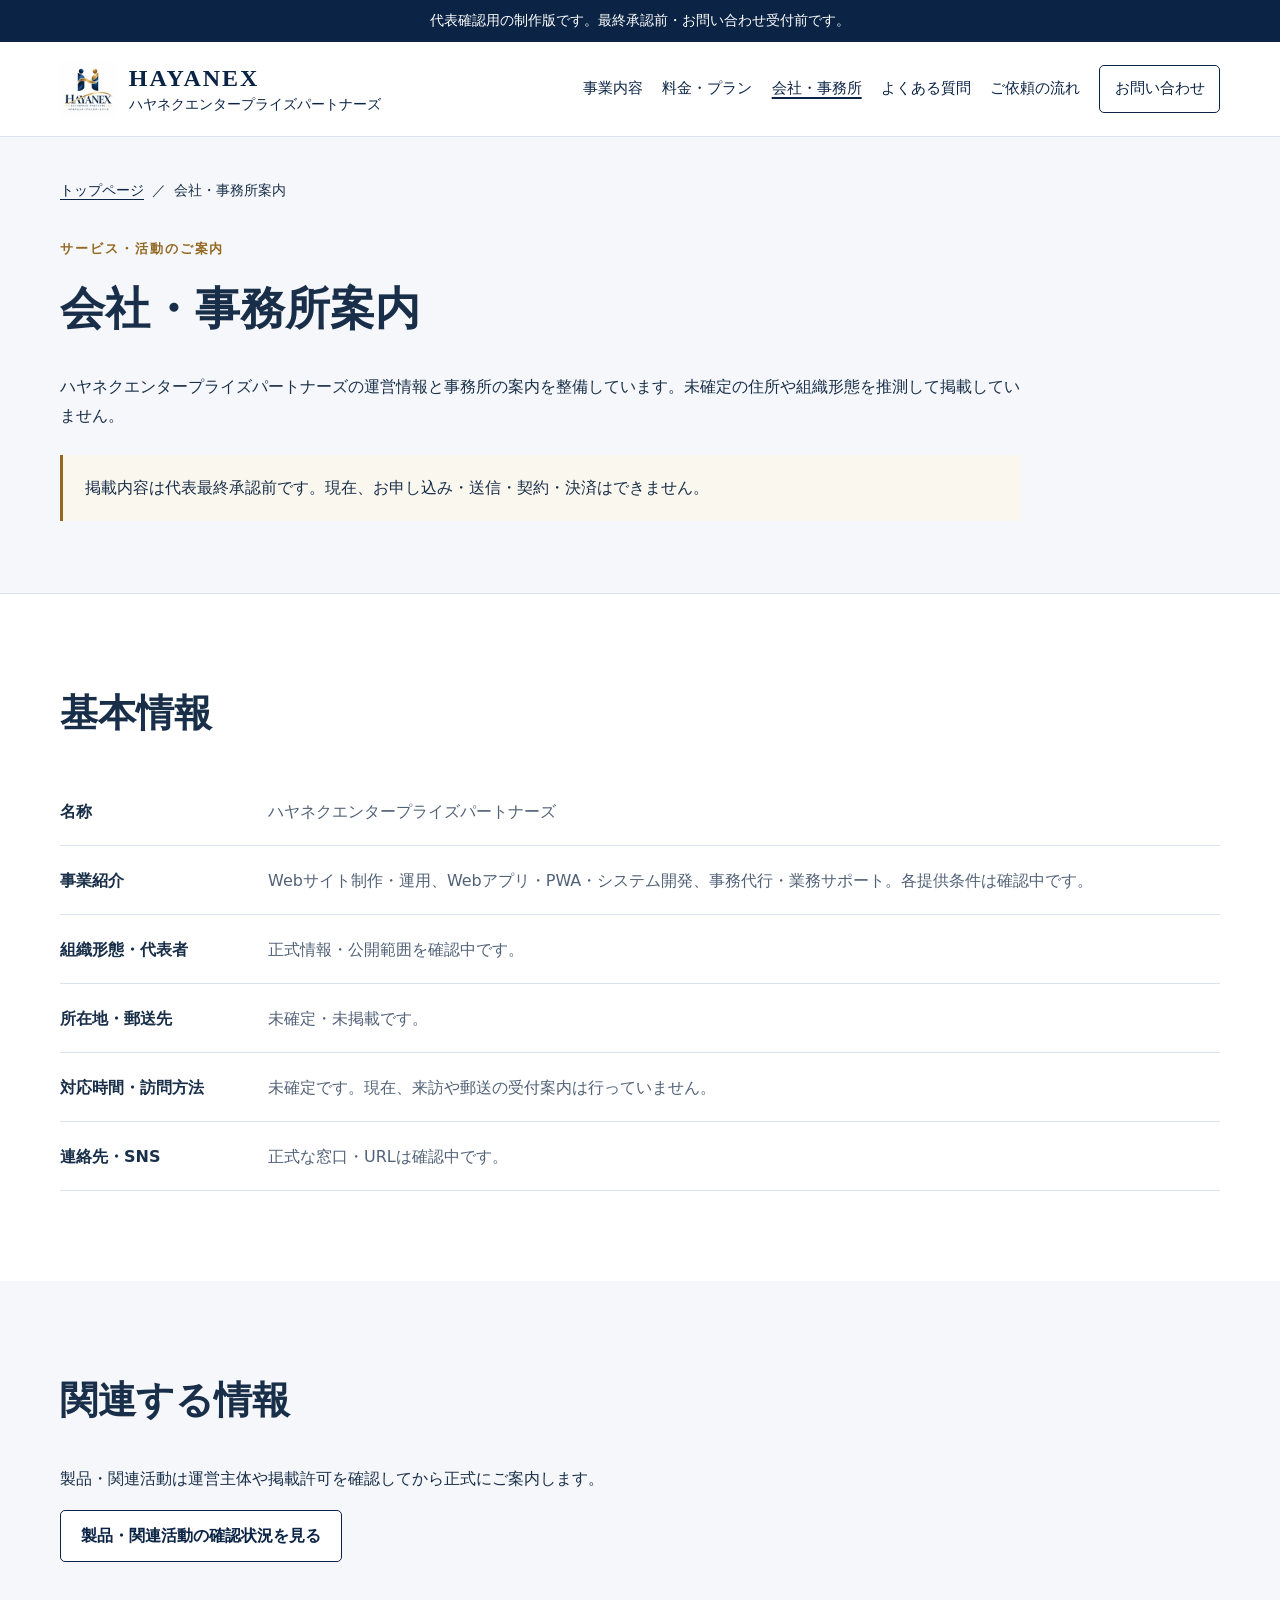
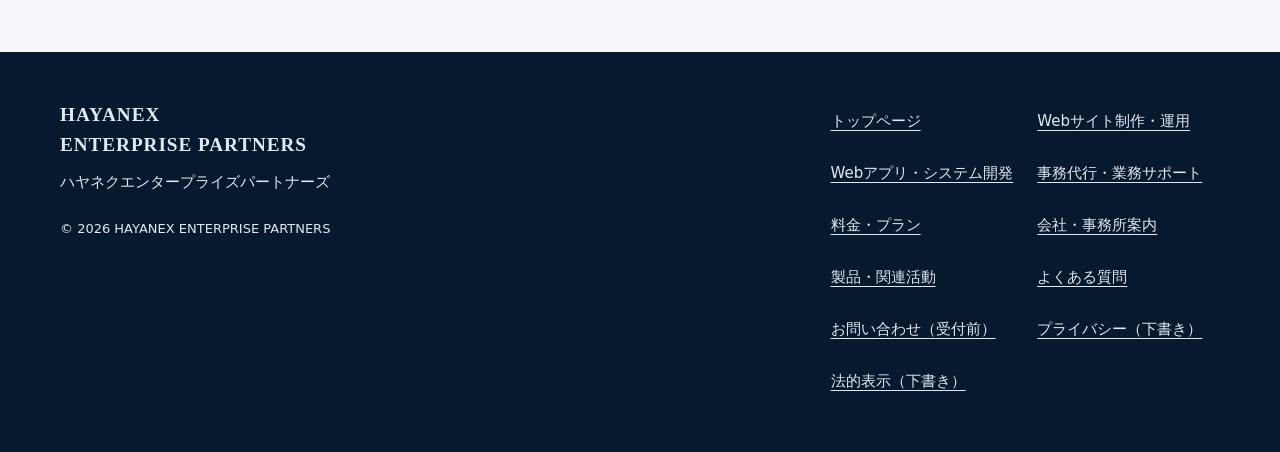
==== about.html @ b86c580b "基本ページと共通導線を整備し送信しない入力確認を追加" ====
<!DOCTYPE html>
<html lang="ja">
  <head>
    <meta charset="UTF-8">
    <meta name="viewport" content="width=device-width, initial-scale=1">
    <meta name="robots" content="noindex, nofollow">
    <meta name="theme-color" content="#0b2445">
    <meta name="referrer" content="strict-origin-when-cross-origin">
    <meta
      http-equiv="Content-Security-Policy"
      content="default-src 'self'; script-src 'self'; style-src 'self'; img-src 'self'; connect-src 'none'; object-src 'none'; base-uri 'none'; form-action 'none'">
    <meta
      name="description"
      content="名称、事業紹介と、確認中の運営・所在地・連絡先情報についてのご案内です。">
    <title>会社・事務所案内 | ハヤネクエンタープライズパートナーズ</title>
    <meta property="og:type" content="website">
    <meta property="og:locale" content="ja_JP">
    <meta property="og:title" content="会社・事務所案内">
    <meta
      property="og:description"
      content="名称、事業紹介と、確認中の運営・所在地・連絡先情報についてのご案内です。">
    <link rel="icon" type="image/webp" href="assets/images/logo-160.webp">
    <script src="assets/js/navigation-boot.js"></script>
<link rel="stylesheet" href="assets/css/site.css">
    <script src="assets/js/site.js" defer></script>
  </head>
  <body>
    <a class="skip" href="#main">本文へ移動</a>
    <p class="review-banner">
      代表確認用の制作版です。最終承認前・お問い合わせ受付前です。
    </p>
    <header class="site-header">
      <div class="wrap header-inner">
        <a class="brand" href="index.html#top"
          ><img
            src="assets/images/logo-160.webp"
            width="56"
            height="56"
            alt=""><span class="brand-copy"
            ><strong>HAYANEX</strong
            ><small>ハヤネクエンタープライズパートナーズ</small></span
          ></a
        ><button
          class="nav-toggle"
          type="button"
          aria-controls="primary-nav"
          aria-expanded="false"
          aria-label="メニューを開く"
        >
          <span class="menu-icon" aria-hidden="true"><span></span></span
          ><span class="menu-label">メニュー</span>
        </button>
        <nav class="primary-nav" id="primary-nav" aria-label="メインメニュー">
          <a href="index.html#business">事業内容</a
          ><a href="pricing.html">料金・プラン</a
          ><a href="about.html" aria-current="page">会社・事務所</a
          ><a href="faq.html">よくある質問</a
          ><a href="index.html#flow">ご依頼の流れ</a
          ><a href="contact.html" class="nav-contact">お問い合わせ</a>
        </nav>
      </div>
    </header>
    <main id="main" tabindex="-1">
      <div class="page-intro">
        <div class="wrap">
          <nav class="breadcrumbs" aria-label="現在位置">
            <a href="index.html">トップページ</a
            ><span aria-hidden="true">／</span
            ><span aria-current="page">会社・事務所案内</span>
          </nav>
          <span class="eyebrow">サービス・活動のご案内</span>
          <h1>会社・事務所案内</h1>
          <p>
            ハヤネクエンタープライズパートナーズの運営情報と事務所の案内を整備しています。未確定の住所や組織形態を推測して掲載していません。
          </p>
          <p class="notice">
            掲載内容は代表最終承認前です。現在、お申し込み・送信・契約・決済はできません。
          </p>
        </div>
      </div>
      <section id="overview" class="section">
        <div class="wrap">
          <div class="section-heading"><h2>基本情報</h2></div>
          <dl class="facts">
            <div>
              <dt>名称</dt>
              <dd>ハヤネクエンタープライズパートナーズ</dd>
            </div>
            <div>
              <dt>事業紹介</dt>
              <dd>
                Webサイト制作・運用、Webアプリ・PWA・システム開発、事務代行・業務サポート。各提供条件は確認中です。
              </dd>
            </div>
            <div>
              <dt>組織形態・代表者</dt>
              <dd>正式情報・公開範囲を確認中です。</dd>
            </div>
            <div>
              <dt>所在地・郵送先</dt>
              <dd>未確定・未掲載です。</dd>
            </div>
            <div>
              <dt>対応時間・訪問方法</dt>
              <dd>未確定です。現在、来訪や郵送の受付案内は行っていません。</dd>
            </div>
            <div>
              <dt>連絡先・SNS</dt>
              <dd>正式な窓口・URLは確認中です。</dd>
            </div>
          </dl>
        </div>
      </section>
      <section id="activities" class="section section-alt">
        <div class="wrap">
          <div class="section-heading"><h2>関連する情報</h2></div>
          <p>
            製品・関連活動は運営主体や掲載許可を確認してから正式にご案内します。
          </p>
          <a class="btn btn-secondary" href="activities.html"
            >製品・関連活動の確認状況を見る</a
          >
        </div>
      </section>
    </main>
    <footer class="site-footer">
      <div class="wrap footer-row">
        <div>
          <div class="footer-brand">HAYANEX<br>ENTERPRISE PARTNERS</div>
          <p class="footer-ja">ハヤネクエンタープライズパートナーズ</p>
          <small>© 2026 HAYANEX ENTERPRISE PARTNERS</small>
        </div>
        <nav
          class="footer-links footer-directory"
          aria-label="フッターメニュー"
        >
          <a href="index.html">トップページ</a
          ><a href="business-web.html">Webサイト制作・運用</a
          ><a href="business-system.html">Webアプリ・システム開発</a
          ><a href="business-support.html">事務代行・業務サポート</a
          ><a href="pricing.html">料金・プラン</a
          ><a href="about.html">会社・事務所案内</a
          ><a href="activities.html">製品・関連活動</a
          ><a href="faq.html">よくある質問</a
          ><a href="contact.html">お問い合わせ（受付前）</a
          ><a href="privacy.html">プライバシー（下書き）</a
          ><a href="legal.html">法的表示（下書き）</a>
        </nav>
      </div>
    </footer>
  </body>
</html>
---- assets/css/site.css ----
:root {
  --navy: #0b2445;
  --navy-light: #183e66;
  --gold: #936923;
  --gold-light: #dfbf7c;
  --text: #192f49;
  --muted: #526278;
  --line: #dce3ec;
  --paper: #f5f7fa;
  --white: #fff;
  --radius: 12px;
  --space: clamp(3.5rem, 7vw, 6.5rem);
}
* {
  box-sizing: border-box;
}
html {
  scroll-behavior: smooth;
  scroll-padding-top: 8rem;
}
body {
  margin: 0;
  background: var(--white);
  color: var(--text);
  font-family:
    system-ui,
    -apple-system,
    "Hiragino Kaku Gothic ProN",
    "Yu Gothic",
    Meiryo,
    sans-serif;
  font-size: 1rem;
  line-height: 1.85;
  overflow-wrap: anywhere;
}
h1,
h2,
h3,
p {
  margin-top: 0;
}
h1,
h2,
h3 {
  line-height: 1.5;
  text-wrap: pretty;
}
a {
  color: var(--navy);
  text-underline-offset: 0.25em;
}
a:hover {
  text-decoration-thickness: 2px;
}
button {
  font: inherit;
}
img {
  max-width: 100%;
  height: auto;
  display: block;
}
button,
a,
summary {
  -webkit-tap-highlight-color: transparent;
}
a:focus-visible,
button:focus-visible,
summary:focus-visible,
[tabindex]:focus-visible {
  outline: 3px solid var(--gold);
  outline-offset: 5px;
}
[hidden] {
  display: none !important;
}
.wrap {
  width: min(1160px, calc(100% - 3rem));
  margin-inline: auto;
}
.skip {
  position: fixed;
  left: 1rem;
  top: 1rem;
  z-index: 100;
  background: white;
  padding: 0.75rem 1rem;
  transform: translateY(-180%);
}
.skip:focus {
  transform: none;
}
.review-banner {
  margin: 0;
  background: var(--navy);
  color: #fff;
  font-size: 0.875rem;
  text-align: center;
  padding: 0.5rem 1rem;
}
.review-banner a {
  color: var(--gold-light);
}
.site-header {
  position: sticky;
  top: 0;
  z-index: 20;
  background: #fff;
  border-bottom: 1px solid var(--line);
}
.header-inner {
  min-height: 94px;
  display: flex;
  align-items: center;
  justify-content: space-between;
  gap: 1.5rem;
}
.brand {
  display: flex;
  align-items: center;
  gap: 0.8rem;
  text-decoration: none;
  min-width: 0;
}
.brand img {
  flex: none;
  width: 56px;
  height: 56px;
}
.brand-copy {
  display: grid;
  line-height: 1.5;
}
.brand-copy strong {
  font:
    700 1.5rem/1.3 Georgia,
    serif;
  letter-spacing: 0.08em;
}
.brand-copy small {
  font-size: 0.875rem;
  max-width: 24em;
}
.nav-toggle {
  min-width: 48px;
  display: none;
  align-items: center;
  gap: 0.65rem;
  min-height: 48px;
  padding: 0.5rem 0.8rem;
  border: 1px solid var(--line);
  border-radius: 6px;
  background: white;
  color: var(--navy);
  cursor: pointer;
}
.menu-icon {
  display: grid;
  gap: 4px;
  width: 18px;
}
.menu-icon::before,
.menu-icon::after,
.menu-icon span {
  content: "";
  display: block;
  height: 2px;
  background: currentColor;
}
.primary-nav {
  display: flex;
  align-items: center;
  gap: 1.2rem;
}
.primary-nav a {
  font-size: 0.9375rem;
  text-decoration: none;
  min-height: 48px;
  display: flex;
  align-items: center;
}
.primary-nav a:hover {
  color: var(--gold);
}
.primary-nav .nav-contact {
  border: 1px solid var(--navy);
  padding: 0.35rem 0.9rem;
  border-radius: 5px;
}
.hero {
  background: linear-gradient(125deg, #f6f8fc, #fff 70%);
  border-bottom: 1px solid var(--line);
}
.hero-inner {
  display: grid;
  grid-template-columns: 1.1fr 1fr;
  align-items: center;
  column-gap: clamp(1.5rem, 5vw, 5rem);
  row-gap: 1.5rem;
  padding-block: clamp(3rem, 7vw, 6.5rem);
}
.eyebrow {
  display: block;
  color: var(--gold);
  font-size: 0.8125rem;
  letter-spacing: 0.15em;
  font-weight: 700;
  margin-bottom: 0.85rem;
}
.hero h1 {
  font-size: clamp(2rem, 4.2vw, 3.75rem);
  font-weight: 700;
  letter-spacing: 0.03em;
  line-height: 1.45;
  margin-bottom: 1.5rem;
}
.hero-intro {
  color: var(--muted);
  max-width: 32em;
}
.hero-actions {
  display: flex;
  flex-wrap: wrap;
  gap: 0.75rem;
  margin-top: 2rem;
}
.btn {
  min-height: 48px;
  display: inline-flex;
  align-items: center;
  justify-content: center;
  padding: 0.65rem 1.25rem;
  text-decoration: none;
  font-weight: 700;
  border: 1px solid var(--navy);
  border-radius: 5px;
  background: var(--navy);
  color: white;
}
.btn-secondary {
  background: white;
  color: var(--navy);
}
.btn:hover {
  background: var(--navy-light);
  color: #fff;
}
.logo-card {
  margin: 0;
  padding: clamp(0.75rem, 2vw, 1.5rem);
  border: 1px solid var(--line);
  border-radius: var(--radius);
  background: #fff;
  box-shadow: 0 16px 48px #0b24450b;
}
.logo-card img {
  width: 100%;
  aspect-ratio: 1;
}
.hero-caption {
  grid-column: 1 / -1;
  color: var(--muted);
  font-size: 0.875rem;
  margin-top: 1rem;
  margin-bottom: 0;
}
.section {
  padding-block: var(--space);
  scroll-margin-top: 1rem;
}
.section-alt {
  background: var(--paper);
}
.section-heading {
  max-width: 760px;
  margin-bottom: 2.25rem;
}
.section h2 {
  font-size: clamp(1.7rem, 3vw, 2.4rem);
  margin-bottom: 1rem;
}
.section-heading p,
.card p,
.feature p,
.step p {
  color: var(--muted);
}
.section-heading p:last-child {
  margin-bottom: 0;
}
.section-index {
  display: flex;
  flex-wrap: wrap;
  gap: 0.25rem 1.5rem;
  padding-block: 1.2rem;
  border-bottom: 1px solid var(--line);
}
.section-index a {
  min-height: 44px;
  display: inline-flex;
  align-items: center;
  font-size: 0.9375rem;
}
.grid {
  display: grid;
  grid-template-columns: repeat(3, minmax(0, 1fr));
  gap: 1.25rem;
}
.card {
  padding: 1.75rem;
  border: 1px solid var(--line);
  border-radius: var(--radius);
  background: white;
  min-width: 0;
}
.card h3 {
  font-size: 1.2rem;
  margin-bottom: 0.75rem;
}
.card p:last-child {
  margin-bottom: 0;
}
.num {
  font:
    italic 1.7rem Georgia,
    serif;
  color: var(--gold);
  display: block;
  margin-bottom: 1.1rem;
}
.status {
  display: inline-block;
  background: #edf1f7;
  color: #354c68;
  font-size: 0.8125rem;
  line-height: 1.6;
  padding: 0.3rem 0.75rem;
  border-radius: 3px;
  margin-top: 0.5rem;
}
.split {
  display: grid;
  grid-template-columns: 1fr 1fr;
  gap: 2rem;
}
.feature {
  border-left: 2px solid var(--gold);
  padding-left: 1.5rem;
}
.feature h3 {
  font-size: 1.15rem;
}
.notice {
  border-left: 3px solid var(--gold);
  background: #faf7ef;
  padding: 1.15rem 1.4rem;
  margin-block: 1.5rem;
}
.notice p:last-child {
  margin-bottom: 0;
}
.facts {
  margin: 0;
}
.facts > div {
  display: grid;
  grid-template-columns: 12rem 1fr;
  gap: 1rem;
  padding: 1.2rem 0;
  border-bottom: 1px solid var(--line);
}
.facts dt {
  font-weight: 700;
}
.facts dd {
  margin: 0;
  color: var(--muted);
}
.steps {
  list-style: none;
  counter-reset: step;
  display: grid;
  grid-template-columns: repeat(3, minmax(0, 1fr));
  gap: 1rem;
  padding: 0;
  margin: 0;
}
.step {
  counter-increment: step;
  background: #fff;
  border: 1px solid var(--line);
  border-radius: var(--radius);
  padding: 1.5rem;
}
.step::before {
  content: "0" counter(step);
  display: block;
  font:
    italic 1.7rem Georgia,
    serif;
  color: var(--gold);
  margin-bottom: 1rem;
}
.step h3 {
  font-size: 1.05rem;
}
.step p {
  margin-bottom: 0;
}
.faq-list {
  display: grid;
  gap: 0.75rem;
}
.faq-list details {
  border: 1px solid var(--line);
  border-radius: 8px;
  background: white;
}
.faq-list summary {
  min-height: 56px;
  padding: 1rem 1.25rem;
  cursor: pointer;
  font-weight: 700;
}
.faq-list details p {
  padding: 0 1.25rem 1.25rem;
  margin: 0;
  color: var(--muted);
}
.contact-box {
  padding: clamp(1.5rem, 4vw, 3.5rem);
  background: var(--navy);
  color: white;
  border-radius: var(--radius);
}
.contact-box .eyebrow {
  color: var(--gold-light);
}
.contact-box p {
  color: #e1e8f1;
  max-width: 48em;
}
.contact-box .status {
  background: #244563;
  color: #fff;
}
.contact-box a {
  color: var(--gold-light);
}
.contact-box .btn-secondary {
  color: var(--navy);
  background: white;
  border-color: white;
}
.contact-box .btn-secondary:hover {
  color: white;
  background: var(--navy-light);
}
.site-footer {
  background: #07192f;
  color: #e1e8f1;
  padding-block: 3rem;
}
.footer-row {
  display: flex;
  justify-content: space-between;
  gap: 2rem;
  flex-wrap: wrap;
}
.footer-brand {
  font:
    700 1.2rem/1.6 Georgia,
    serif;
  letter-spacing: 0.05em;
}
.footer-ja {
  margin-block: 0.5rem 1rem;
  font-size: 0.9375rem;
}
.site-footer small {
  font-size: 0.8125rem;
}
.footer-links {
  display: flex;
  flex-direction: column;
  gap: 0.75rem;
}
.site-footer a {
  color: #e1e8f1;
  min-height: 44px;
  display: inline-flex;
  align-items: center;
}
.legal-main {
  max-width: 860px;
}
.legal-main h1 {
  font-size: clamp(1.8rem, 4vw, 2.8rem);
}
.legal-main h2 {
  font-size: 1.35rem;
  margin-top: 2.5rem;
}
.legal-main li {
  margin-bottom: 0.75rem;
}
.back-link {
  display: inline-flex;
  min-height: 44px;
  align-items: center;
  margin-bottom: 2rem;
}
@media (max-width: 1100px) {
  .header-inner {
    flex-wrap: wrap;
    gap: 0.5rem;
    padding-block: 1rem;
  }
  .primary-nav {
    width: 100%;
    justify-content: space-between;
    gap: 0.75rem;
  }
  .steps {
    grid-template-columns: repeat(2, minmax(0, 1fr));
  }
}
@media (max-width: 760px) {
  html {
    scroll-padding-top: 7rem;
  }
  .wrap {
    width: calc(100% - 2rem);
  }
  .header-inner {
    min-height: 88px;
    gap: 0.75rem;
  }
  .brand {
    flex: 1;
    gap: 0.5rem;
  }
  .brand img {
    width: 42px;
    height: 42px;
  }
  .brand-copy strong {
    font-size: 1.15rem;
  }
  .brand-copy small {
    font-size: 0.8125rem;
    max-width: 19em;
  }
  .primary-nav {
    flex-wrap: wrap;
    justify-content: flex-start;
    gap: 0.25rem 1rem;
    padding: 0.75rem 0;
    max-height: 65vh;
    overflow-y: auto;
  }
  .primary-nav a {
    flex: 1 0 42%;
    font-size: 1rem;
    padding: 0.4rem 0.25rem;
  }
  .js .nav-toggle {
    display: inline-flex;
  }
  .js .primary-nav:not(.is-open) {
    display: none;
  }
  .hero-inner {
    grid-template-columns: minmax(0, 1.2fr) minmax(0, 0.8fr);
    gap: 1.25rem;
    padding-block: 3rem;
  }
  .hero h1 {
    font-size: clamp(1.65rem, 4.8vw, 2.4rem);
  }
  .hero-intro {
    font-size: 1rem;
  }
  .hero-actions {
    grid-column: 1 / -1;
    grid-row: 4;
    margin-top: 0.5rem;
  }
  .hero-copy {
    display: contents;
  }
  .hero-copy .eyebrow {
    grid-column: 1 / -1;
    margin-bottom: 0;
    align-self: end;
  }
  .hero-copy h1 {
    grid-column: 1;
    grid-row: 2;
    margin: 0;
  }
  .hero-copy .hero-intro {
    grid-column: 1 / -1;
    grid-row: 3;
    margin: 0;
  }
  .logo-card {
    grid-column: 2;
    grid-row: 2;
    align-self: center;
    padding: 0.4rem;
  }
  .hero-caption {
    grid-column: 1/-1;
    margin: 0;
  }
  .grid {
    grid-template-columns: repeat(2, minmax(0, 1fr));
  }
  .grid .card:last-child:nth-child(odd) {
    grid-column: 1/-1;
  }
  .split {
    gap: 1.25rem;
  }
  .card {
    padding: 1.35rem;
  }
  .facts > div {
    grid-template-columns: 8rem 1fr;
  }
}
@media (max-width: 480px) {
  .brand-copy small {
    max-width: 14em;
    font-size: 0.8125rem;
  }
  .brand img {
    width: 36px;
    height: 36px;
  }
  .nav-toggle {
    font-size: 0.875rem;
    padding: 0.45rem 0.6rem;
  }
  .menu-label {
    display: none;
  }
  .hero-inner {
    gap: 1rem 0.75rem;
  }
  .hero h1 {
    font-size: clamp(1.25rem, 6vw, 1.6rem);
    letter-spacing: 0;
  }
  .hero .eyebrow {
    font-size: 0.75rem;
    letter-spacing: 0.04em;
  }
  .hero-actions .btn {
    flex: 1;
    font-size: 0.9375rem;
    padding: 0.7rem 0.65rem;
  }
  .grid,
  .split,
  .steps {
    grid-template-columns: 1fr;
  }
  .grid .card:last-child:nth-child(odd) {
    grid-column: auto;
  }
  .facts > div {
    grid-template-columns: 1fr;
    gap: 0.4rem;
  }
  .section-index {
    gap: 0.25rem 1rem;
  }
  .footer-row {
    flex-direction: column;
  }
}
@media (prefers-reduced-motion: reduce) {
  html {
    scroll-behavior: auto;
  }
  *,
  *::before,
  *::after {
    animation: none !important;
    transition: none !important;
  }
}
@media print {
  .site-header {
    position: static;
  }
  .nav-toggle,
  .review-banner,
  .hero-actions {
    display: none !important;
  }
  .primary-nav {
    display: flex !important;
  }
  .section {
    padding-block: 1.5rem;
  }
  .card,
  .step,
  details {
    break-inside: avoid;
  }
  .site-footer,
  .contact-box {
    background: white;
    color: #000;
  }
  .contact-box p,
  .site-footer a {
    color: #000;
  }
}
/* 共通の詳細ページと、送信しない入力確認画面 */
.page-intro {
  padding-block: 2rem 3rem;
  background: var(--paper);
  border-bottom: 1px solid var(--line);
}
.page-intro h1 {
  font-size: clamp(1.8rem, 4vw, 2.8rem);
  max-width: 28em;
}
.page-intro p {
  max-width: 60em;
}
.breadcrumbs {
  display: flex;
  flex-wrap: wrap;
  align-items: center;
  gap: 0.5rem;
  font-size: 0.875rem;
  margin-bottom: 1.5rem;
}
.breadcrumbs a {
  display: inline-flex;
  align-items: center;
  min-height: 44px;
}
.primary-nav a[aria-current="page"] {
  text-decoration: underline;
  text-decoration-thickness: 2px;
}
.plan-price {
  color: var(--navy) !important;
  font-size: 1.35rem;
  font-weight: 700;
  margin-block: 1rem;
}
.plan dt {
  font-weight: 700;
}
.plan dd {
  margin: 0.5rem 0 0;
  color: var(--muted);
}
.section-link {
  margin-top: 1.5rem;
}
.footer-directory {
  display: grid;
  grid-template-columns: repeat(2, minmax(0, 1fr));
  gap: 0.5rem 1.5rem;
}
.footer-directory a {
  font-size: 0.9375rem;
}
.demo-form {
  max-width: 760px;
}
.demo-form fieldset {
  min-width: 0;
  margin: 0;
  padding: 1.5rem;
  border: 1px solid var(--line);
  border-radius: var(--radius);
}
.demo-form legend {
  font-weight: 700;
  padding: 0 0.5rem;
}
.form-field {
  margin-bottom: 1.5rem;
}
.form-field label {
  display: block;
  font-weight: 700;
  margin-bottom: 0.5rem;
}
.form-field input:not([type="checkbox"]),
.form-field select,
.form-field textarea {
  width: 100%;
  min-height: 48px;
  border: 1px solid #63738a;
  border-radius: 5px;
  background: white;
  color: var(--text);
  padding: 0.7rem;
  font: inherit;
}
.form-field textarea {
  resize: vertical;
}
.form-field input:focus-visible,
.form-field select:focus-visible,
.form-field textarea:focus-visible {
  outline: 3px solid var(--gold);
  outline-offset: 3px;
}
.form-field [aria-invalid="true"] {
  border-color: #9a2323 !important;
}
.field-help {
  color: var(--muted);
  font-size: 0.9375rem;
  margin-bottom: 0.5rem;
}
.field-error {
  color: #9a2323;
  font-weight: 600;
  margin: 0.5rem 0 0;
}
.field-error:empty,
.form-feedback:empty {
  display: none;
}
.form-field .checkbox-label {
  display: flex;
  gap: 0.75rem;
  align-items: flex-start;
  min-height: 48px;
  padding-block: 0.5rem;
  cursor: pointer;
}
.checkbox-label input {
  flex: none;
  width: 24px;
  height: 24px;
  margin: 0.25rem 0 0;
  accent-color: var(--navy);
}
.form-feedback {
  border-left: 3px solid var(--gold);
  background: var(--paper);
  padding: 1rem;
}
@media (max-width: 760px) {
  .footer-directory {
    grid-template-columns: 1fr;
  }
}
@media (max-width: 480px) {
  .demo-form fieldset {
    padding: 1rem;
  }
}
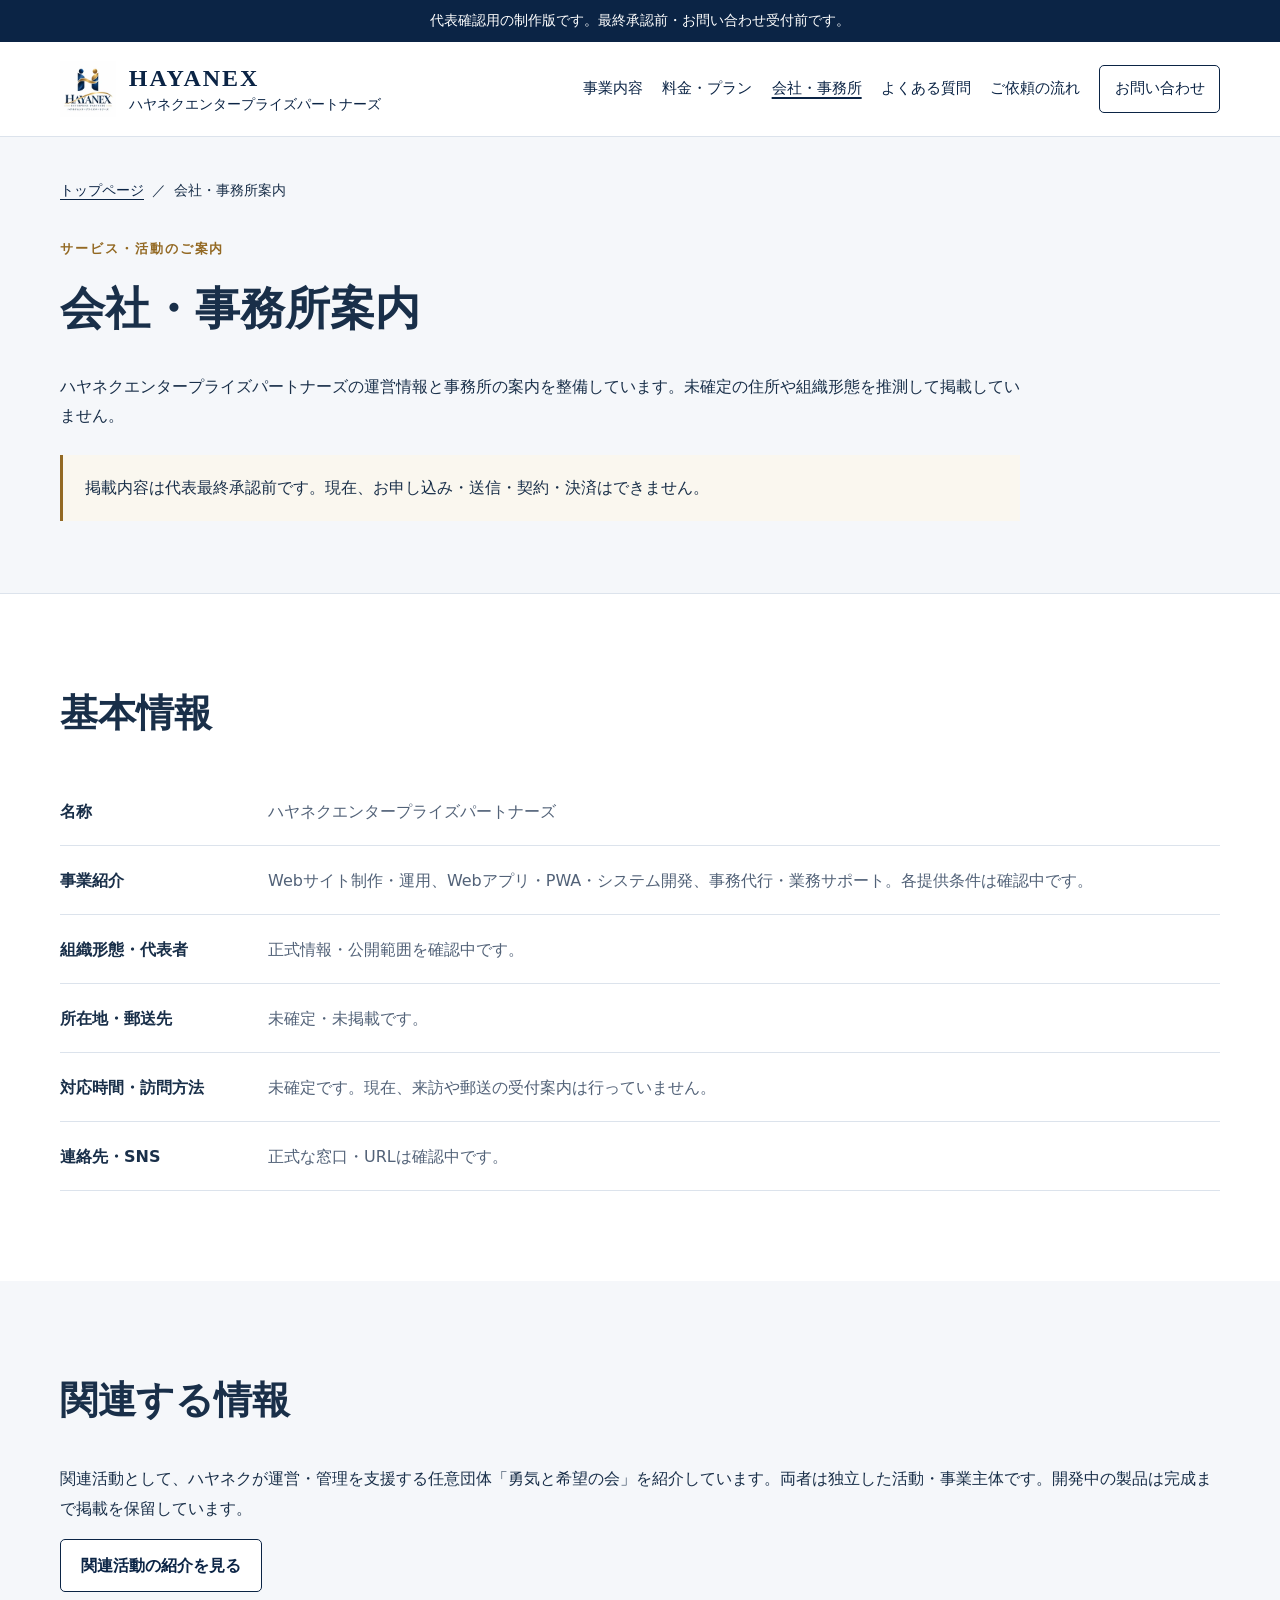
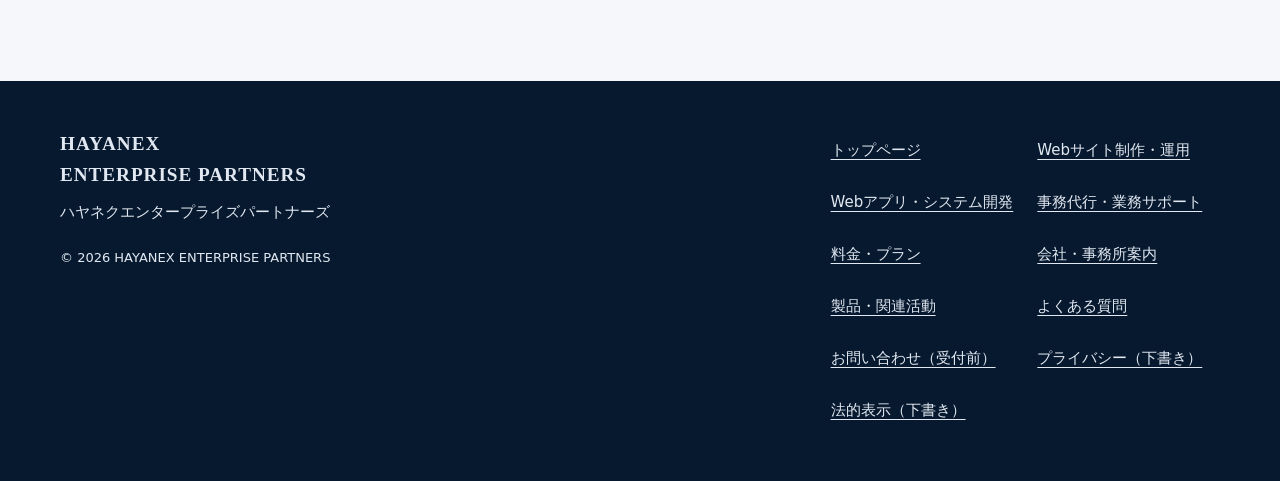
==== commit 878c5b2f: "Align remaining service and organization text with reviewed development scope" ====
--- a/about.html
+++ b/about.html
@@ -115,10 +115,10 @@
         <div class="wrap">
           <div class="section-heading"><h2>関連する情報</h2></div>
           <p>
-            製品・関連活動は運営主体や掲載許可を確認してから正式にご案内します。
+            関連活動として、ハヤネクが運営・管理を支援する任意団体「勇気と希望の会」を紹介しています。両者は独立した活動・事業主体です。開発中の製品は完成まで掲載を保留しています。
           </p>
           <a class="btn btn-secondary" href="activities.html"
-            >製品・関連活動の確認状況を見る</a
+            >関連活動の紹介を見る</a
           >
         </div>
       </section>
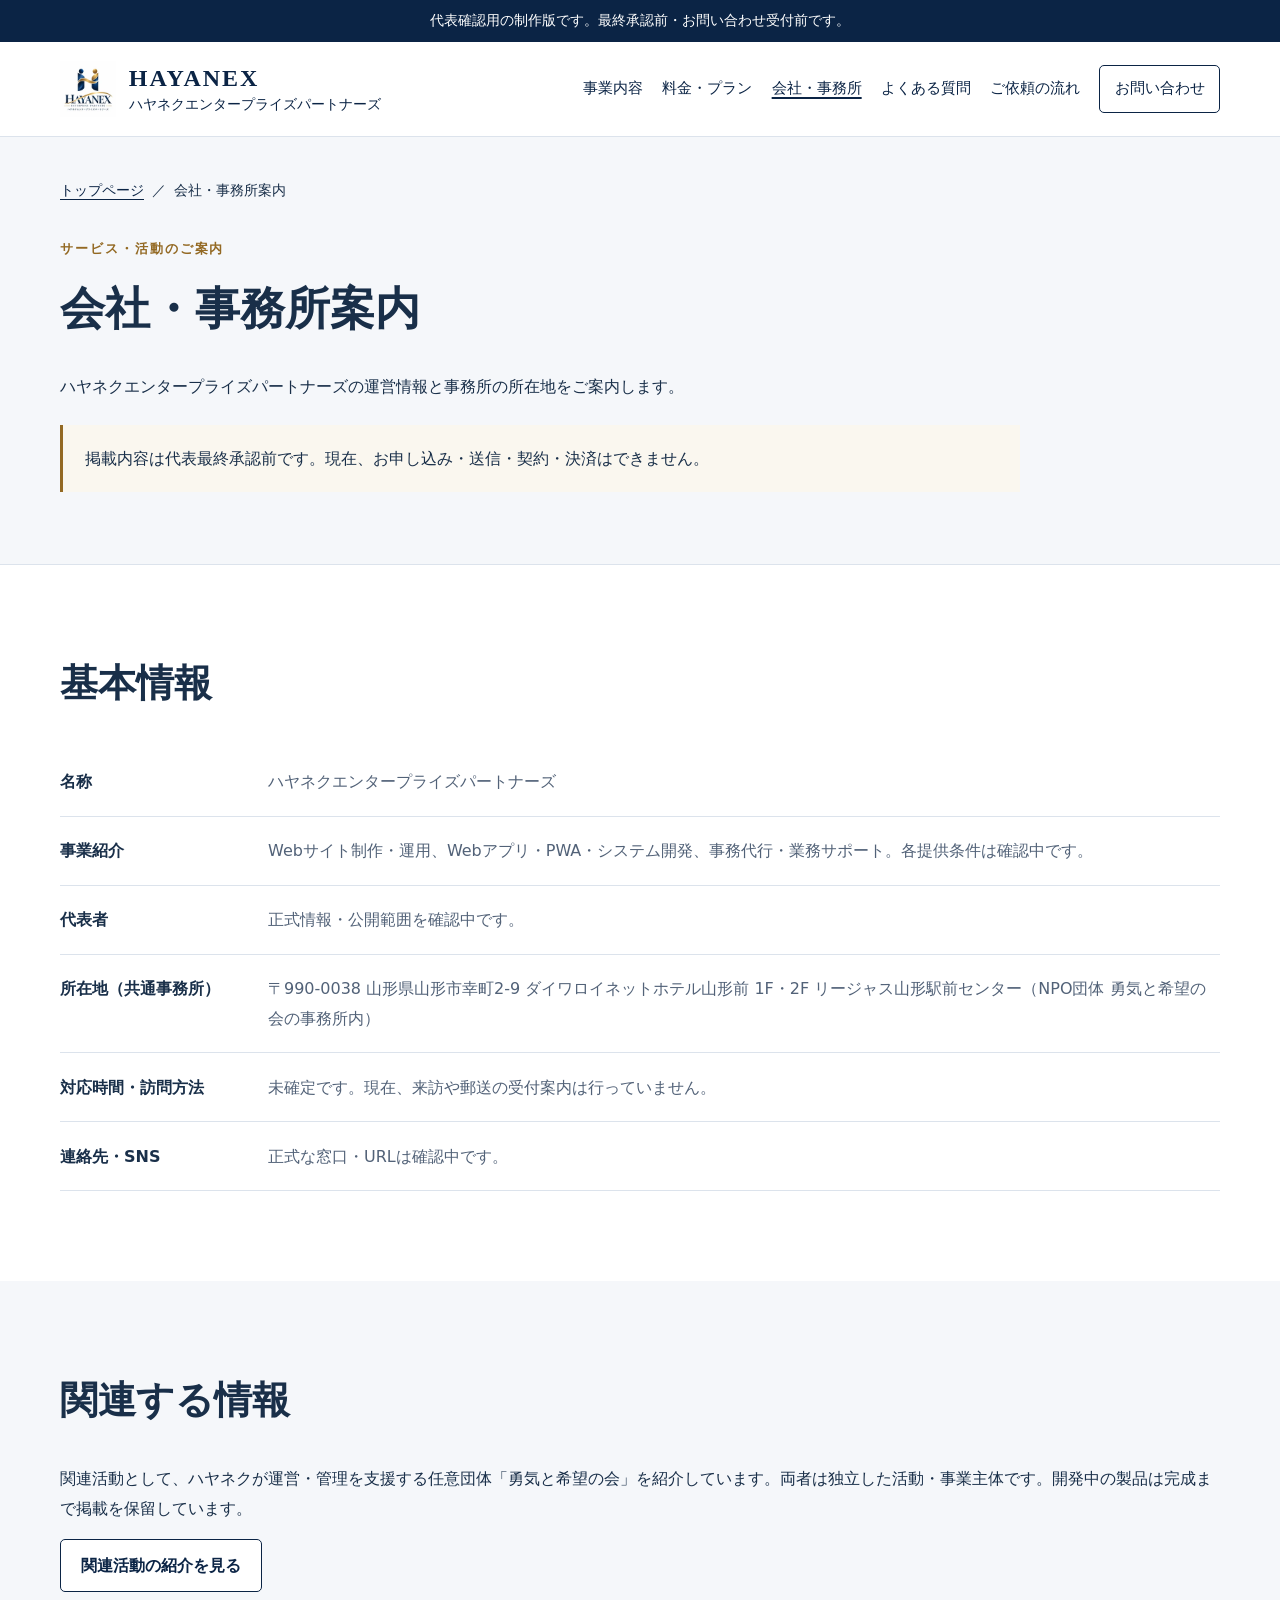
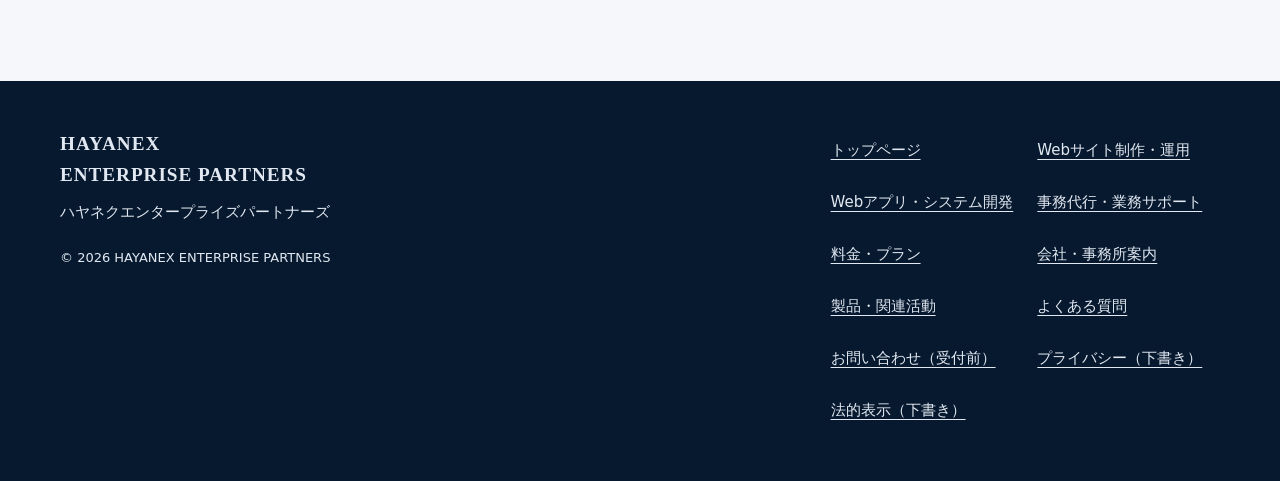
==== commit 137a10d1: "docs: add approved shared office location to about.html" ====
--- a/about.html
+++ b/about.html
@@ -71,7 +71,7 @@
           <span class="eyebrow">サービス・活動のご案内</span>
           <h1>会社・事務所案内</h1>
           <p>
-            ハヤネクエンタープライズパートナーズの運営情報と事務所の案内を整備しています。未確定の住所や組織形態を推測して掲載していません。
+            ハヤネクエンタープライズパートナーズの運営情報と事務所の所在地をご案内します。
           </p>
           <p class="notice">
             掲載内容は代表最終承認前です。現在、お申し込み・送信・契約・決済はできません。
@@ -93,12 +93,12 @@
               </dd>
             </div>
             <div>
-              <dt>組織形態・代表者</dt>
+              <dt>代表者</dt>
               <dd>正式情報・公開範囲を確認中です。</dd>
             </div>
             <div>
-              <dt>所在地・郵送先</dt>
-              <dd>未確定・未掲載です。</dd>
+              <dt>所在地（共通事務所）</dt>
+              <dd>〒990-0038 山形県山形市幸町2-9 ダイワロイネットホテル山形前 1F・2F リージャス山形駅前センター（NPO団体 勇気と希望の会の事務所内）</dd>
             </div>
             <div>
               <dt>対応時間・訪問方法</dt>
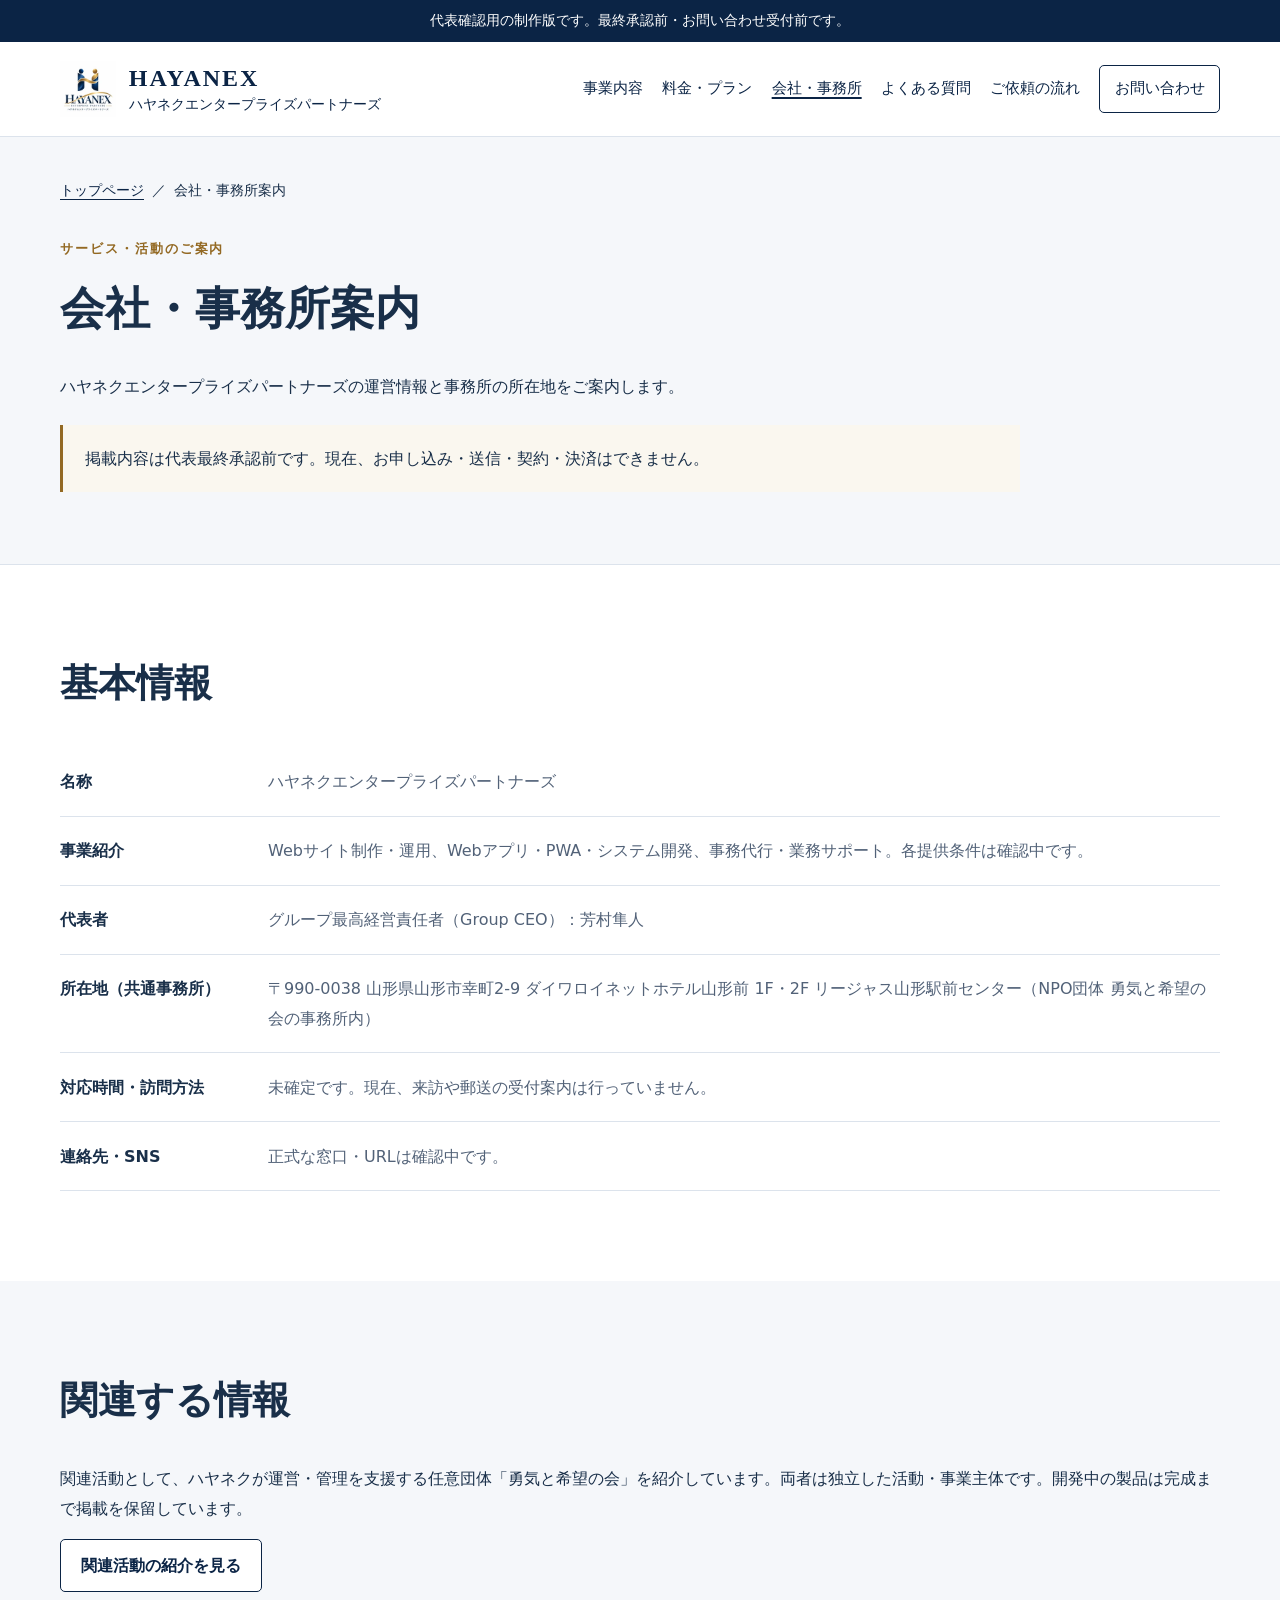
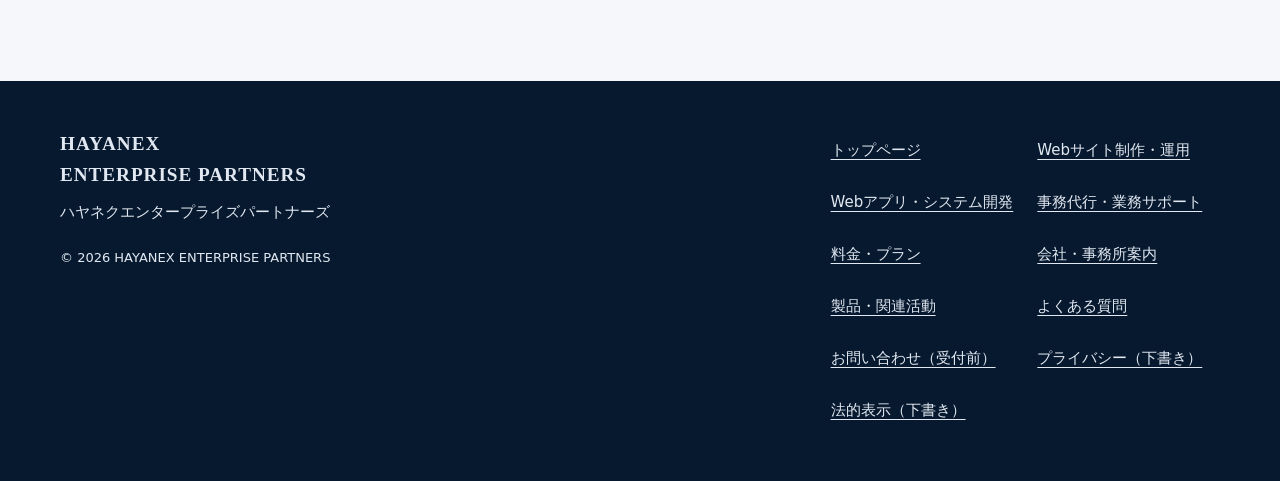
==== commit 79298303: "docs: update group CEO on company profile" ====
--- a/about.html
+++ b/about.html
@@ -94,7 +94,7 @@
             </div>
             <div>
               <dt>代表者</dt>
-              <dd>正式情報・公開範囲を確認中です。</dd>
+              <dd>グループ最高経営責任者（Group CEO）：芳村隼人</dd>
             </div>
             <div>
               <dt>所在地（共通事務所）</dt>
